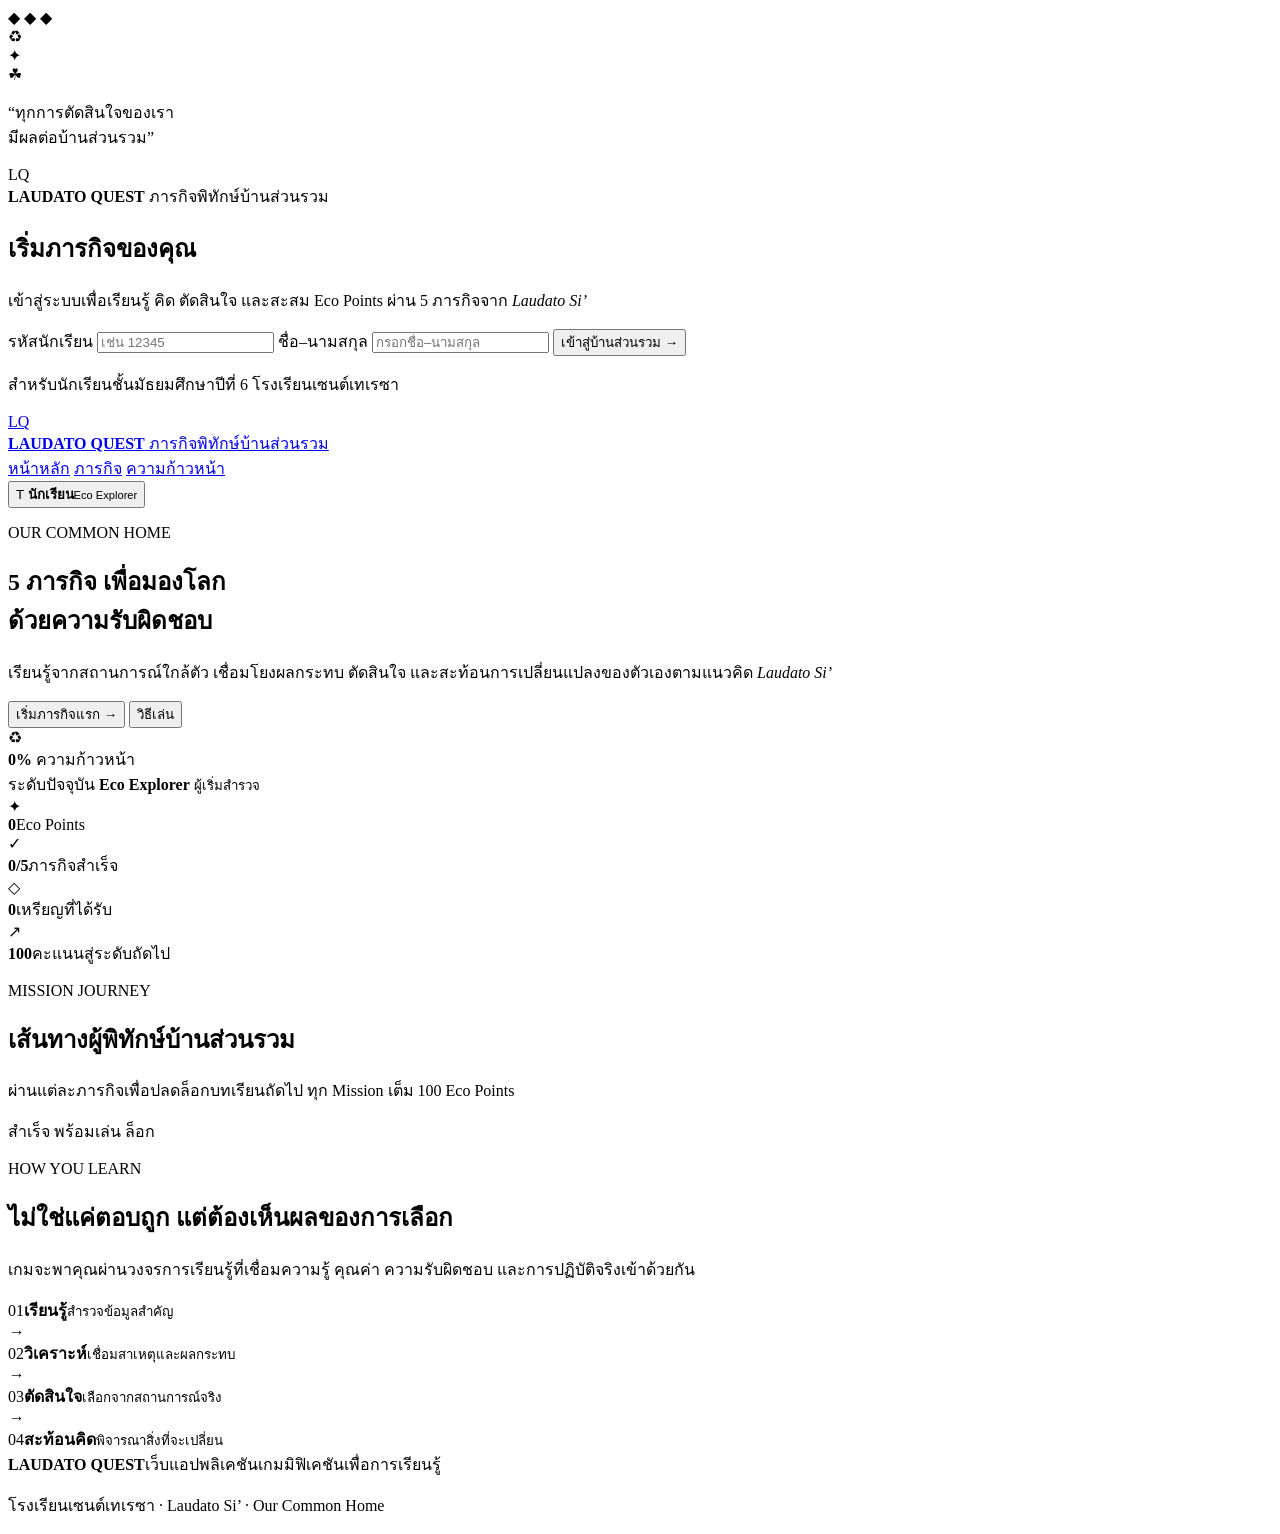
==== index.html @ 20e45601 "Build LAUDATO QUEST main web interface" ====
<!doctype html>
<html lang="th">
<head>
  <meta charset="utf-8" />
  <meta name="viewport" content="width=device-width, initial-scale=1" />
  <meta name="theme-color" content="#0b6b4f" />
  <meta name="description" content="LAUDATO QUEST เว็บแอปพลิเคชันเกมมิฟิเคชัน เรื่อง พระสมณสาส์น Laudato Si’" />
  <title>LAUDATO QUEST | ภารกิจพิทักษ์บ้านส่วนรวม</title>
  <link rel="preconnect" href="https://fonts.googleapis.com">
  <link rel="preconnect" href="https://fonts.gstatic.com" crossorigin>
  <link href="https://fonts.googleapis.com/css2?family=Kanit:wght@400;500;600;700&family=Sarabun:wght@400;500;600;700&display=swap" rel="stylesheet">
  <link rel="stylesheet" href="styles.css" />
</head>
<body>
  <div class="ambient ambient-one"></div>
  <div class="ambient ambient-two"></div>

  <section class="login-screen" id="loginScreen" aria-labelledby="loginTitle">
    <div class="login-visual" aria-hidden="true">
      <div class="planet-wrap">
        <div class="planet">
          <span class="leaf leaf-a">◆</span>
          <span class="leaf leaf-b">◆</span>
          <span class="leaf leaf-c">◆</span>
          <div class="planet-ring"></div>
        </div>
        <div class="orbit orbit-a"><span>♻</span></div>
        <div class="orbit orbit-b"><span>✦</span></div>
        <div class="orbit orbit-c"><span>☘</span></div>
      </div>
      <p class="visual-quote">“ทุกการตัดสินใจของเรา<br>มีผลต่อบ้านส่วนรวม”</p>
    </div>

    <div class="login-panel">
      <div class="brand brand-login">
        <div class="brand-mark">LQ</div>
        <div>
          <strong>LAUDATO QUEST</strong>
          <span>ภารกิจพิทักษ์บ้านส่วนรวม</span>
        </div>
      </div>

      <div class="login-copy">
        <h1 id="loginTitle">เริ่มภารกิจของคุณ</h1>
        <p>เข้าสู่ระบบเพื่อเรียนรู้ คิด ตัดสินใจ และสะสม Eco Points ผ่าน 5 ภารกิจจาก <em>Laudato Si’</em></p>
      </div>

      <form id="loginForm" class="login-form">
        <label>
          <span>รหัสนักเรียน</span>
          <input id="studentId" name="studentId" inputmode="numeric" autocomplete="username" placeholder="เช่น 12345" required />
        </label>
        <label>
          <span>ชื่อ–นามสกุล</span>
          <input id="studentName" name="studentName" autocomplete="name" placeholder="กรอกชื่อ–นามสกุล" required />
        </label>
        <button class="btn btn-primary btn-large" type="submit">เข้าสู่บ้านส่วนรวม <span>→</span></button>
      </form>
      <p class="login-note">สำหรับนักเรียนชั้นมัธยมศึกษาปีที่ 6 โรงเรียนเซนต์เทเรซา</p>
    </div>
  </section>

  <div class="app-shell is-hidden" id="appShell">
    <header class="topbar">
      <a class="brand" href="#home" aria-label="LAUDATO QUEST หน้าหลัก">
        <div class="brand-mark">LQ</div>
        <div>
          <strong>LAUDATO QUEST</strong>
          <span>ภารกิจพิทักษ์บ้านส่วนรวม</span>
        </div>
      </a>
      <nav class="nav-links" aria-label="เมนูหลัก">
        <a class="active" href="#home">หน้าหลัก</a>
        <a href="#missions">ภารกิจ</a>
        <a href="#progress">ความก้าวหน้า</a>
      </nav>
      <button class="profile-pill" id="profileButton" type="button" aria-label="ข้อมูลผู้เล่น">
        <span class="avatar" id="avatarInitial">T</span>
        <span class="profile-copy"><strong id="profileName">นักเรียน</strong><small id="profileLevel">Eco Explorer</small></span>
      </button>
    </header>

    <main>
      <section class="hero" id="home">
        <div class="hero-copy">
          <p class="section-label">OUR COMMON HOME</p>
          <h1>5 ภารกิจ เพื่อมองโลก<br><span>ด้วยความรับผิดชอบ</span></h1>
          <p class="hero-description">เรียนรู้จากสถานการณ์ใกล้ตัว เชื่อมโยงผลกระทบ ตัดสินใจ และสะท้อนการเปลี่ยนแปลงของตัวเองตามแนวคิด <em>Laudato Si’</em></p>
          <div class="hero-actions">
            <button class="btn btn-primary" id="continueButton" type="button">เริ่มภารกิจแรก <span>→</span></button>
            <button class="btn btn-ghost" id="howToPlayButton" type="button">วิธีเล่น</button>
          </div>
        </div>

        <div class="hero-dashboard" aria-label="สรุปความก้าวหน้าผู้เล่น">
          <div class="hero-orbit">
            <div class="mini-earth">♻</div>
            <span class="dot dot-1"></span><span class="dot dot-2"></span><span class="dot dot-3"></span>
          </div>
          <div class="progress-ring" id="progressRing" style="--progress:0">
            <div>
              <strong id="progressPercent">0%</strong>
              <span>ความก้าวหน้า</span>
            </div>
          </div>
          <div class="current-status">
            <span>ระดับปัจจุบัน</span>
            <strong id="heroLevel">Eco Explorer</strong>
            <small id="heroLevelThai">ผู้เริ่มสำรวจ</small>
          </div>
        </div>
      </section>

      <section class="stat-strip" id="progress">
        <article>
          <span class="stat-icon">✦</span>
          <div><strong id="ecoPoints">0</strong><span>Eco Points</span></div>
        </article>
        <article>
          <span class="stat-icon">✓</span>
          <div><strong id="completedCount">0/5</strong><span>ภารกิจสำเร็จ</span></div>
        </article>
        <article>
          <span class="stat-icon">◇</span>
          <div><strong id="badgeCount">0</strong><span>เหรียญที่ได้รับ</span></div>
        </article>
        <article>
          <span class="stat-icon">↗</span>
          <div><strong id="nextTarget">100</strong><span>คะแนนสู่ระดับถัดไป</span></div>
        </article>
      </section>

      <section class="mission-section" id="missions">
        <div class="section-heading">
          <div>
            <p class="section-label">MISSION JOURNEY</p>
            <h2>เส้นทางผู้พิทักษ์บ้านส่วนรวม</h2>
            <p>ผ่านแต่ละภารกิจเพื่อปลดล็อกบทเรียนถัดไป ทุก Mission เต็ม 100 Eco Points</p>
          </div>
          <div class="legend"><span class="legend-dot done"></span>สำเร็จ <span class="legend-dot open"></span>พร้อมเล่น <span class="legend-dot locked"></span>ล็อก</div>
        </div>

        <div class="journey" id="missionJourney"></div>
      </section>

      <section class="learning-section">
        <div class="learning-copy">
          <p class="section-label">HOW YOU LEARN</p>
          <h2>ไม่ใช่แค่ตอบถูก แต่ต้องเห็นผลของการเลือก</h2>
          <p>เกมจะพาคุณผ่านวงจรการเรียนรู้ที่เชื่อมความรู้ คุณค่า ความรับผิดชอบ และการปฏิบัติจริงเข้าด้วยกัน</p>
        </div>
        <div class="learning-flow" aria-label="วงจรการเรียนรู้">
          <div><span>01</span><strong>เรียนรู้</strong><small>สำรวจข้อมูลสำคัญ</small></div>
          <i>→</i>
          <div><span>02</span><strong>วิเคราะห์</strong><small>เชื่อมสาเหตุและผลกระทบ</small></div>
          <i>→</i>
          <div><span>03</span><strong>ตัดสินใจ</strong><small>เลือกจากสถานการณ์จริง</small></div>
          <i>→</i>
          <div><span>04</span><strong>สะท้อนคิด</strong><small>พิจารณาสิ่งที่จะเปลี่ยน</small></div>
        </div>
      </section>
    </main>

    <footer>
      <div class="footer-brand"><strong>LAUDATO QUEST</strong><span>เว็บแอปพลิเคชันเกมมิฟิเคชันเพื่อการเรียนรู้</span></div>
      <p>โรงเรียนเซนต์เทเรซา · Laudato Si’ · Our Common Home</p>
    </footer>
  </div>

  <dialog class="modal" id="missionModal">
    <div class="modal-shell">
      <button class="modal-close" id="missionClose" type="button" aria-label="ปิด">×</button>
      <div class="modal-progress"><span id="modalProgressBar"></span></div>
      <div id="missionModalContent"></div>
    </div>
  </dialog>

  <dialog class="modal compact" id="howToModal">
    <div class="modal-shell">
      <button class="modal-close" id="howToClose" type="button" aria-label="ปิด">×</button>
      <div class="howto-content">
        <p class="section-label">HOW TO PLAY</p>
        <h2>วิธีเล่น LAUDATO QUEST</h2>
        <ol>
          <li><span>1</span><div><strong>อ่าน Learning Card</strong><p>ทำความเข้าใจแนวคิดสำคัญของแต่ละ Mission</p></div></li>
          <li><span>2</span><div><strong>ตอบ Situation Challenge</strong><p>วิเคราะห์สถานการณ์และเลือกคำตอบที่เหมาะสม</p></div></li>
          <li><span>3</span><div><strong>อ่าน Impact Feedback</strong><p>ดูผลจากการตัดสินใจ ไม่ใช่แค่รู้ว่าถูกหรือผิด</p></div></li>
          <li><span>4</span><div><strong>ผ่านอย่างน้อย 60%</strong><p>รับ Badge และปลดล็อก Mission ถัดไป</p></div></li>
        </ol>
      </div>
    </div>
  </dialog>

  <div class="toast" id="toast" role="status" aria-live="polite"></div>

  <script src="app.js"></script>
</body>
</html>
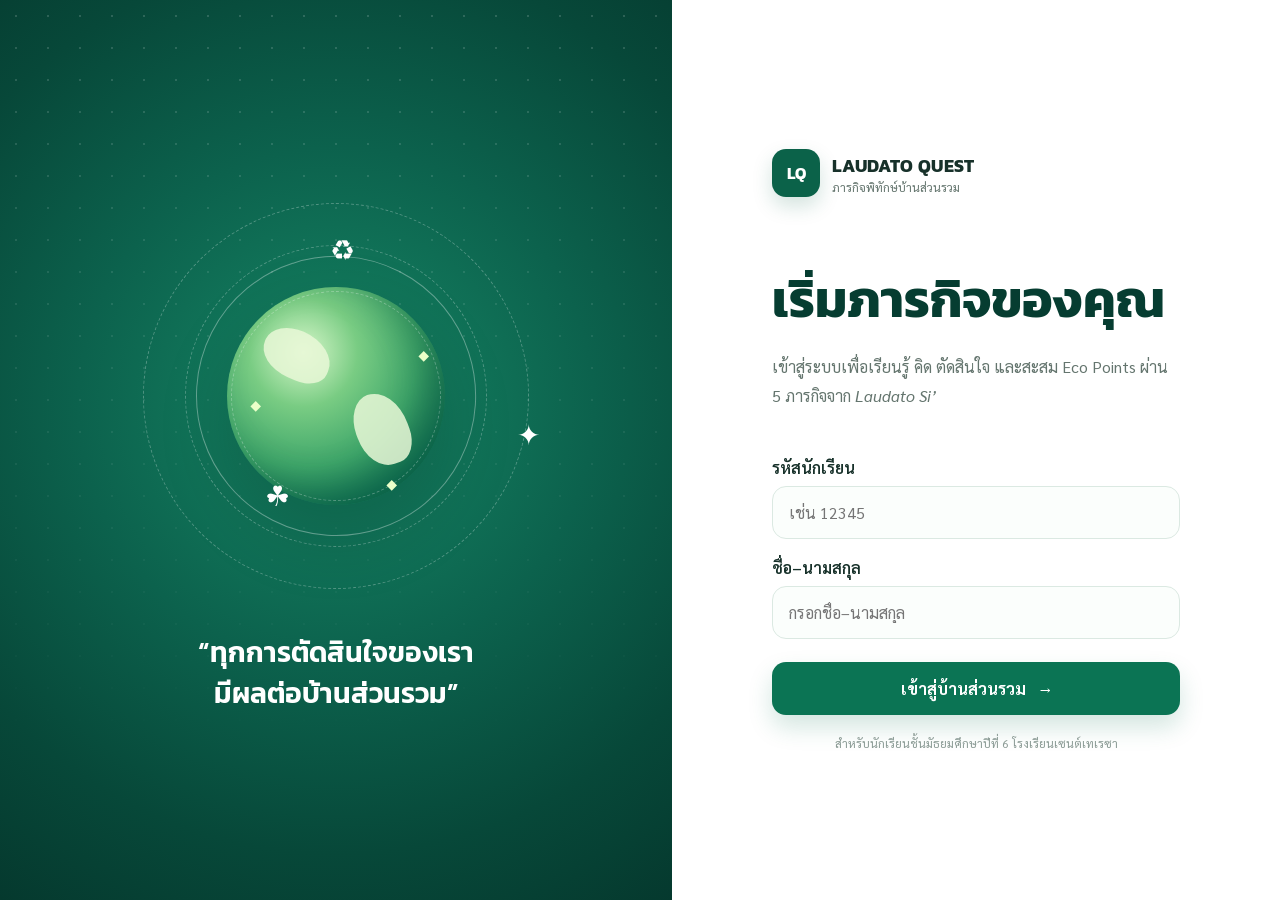
==== commit 56e9c565: "Add student logout button" ====
--- a/index.html
+++ b/index.html
@@ -10,6 +10,13 @@
   <link rel="preconnect" href="https://fonts.gstatic.com" crossorigin>
   <link href="https://fonts.googleapis.com/css2?family=Kanit:wght@400;500;600;700&family=Sarabun:wght@400;500;600;700&display=swap" rel="stylesheet">
   <link rel="stylesheet" href="styles.css" />
+  <style>
+    .account-actions{display:flex;align-items:center;gap:8px}
+    .logout-button{height:50px;border:1px solid #e6ece9;background:#fff;color:#7a4b45;border-radius:16px;padding:0 14px;display:flex;align-items:center;gap:7px;font-weight:700;transition:.2s}
+    .logout-button:hover{background:#fff4f1;border-color:#e9c6bd;color:#9a473a;transform:translateY(-1px)}
+    .logout-button svg{width:18px;height:18px;fill:none;stroke:currentColor;stroke-width:2;stroke-linecap:round;stroke-linejoin:round}
+    @media(max-width:760px){.logout-button{width:44px;height:44px;padding:0;justify-content:center;border-radius:13px}.logout-button .logout-text{display:none}.account-actions{gap:6px}.profile-pill{padding-right:8px}}
+  </style>
 </head>
 <body>
   <div class="ambient ambient-one"></div>
@@ -74,10 +81,16 @@
         <a href="#missions">ภารกิจ</a>
         <a href="#progress">ความก้าวหน้า</a>
       </nav>
-      <button class="profile-pill" id="profileButton" type="button" aria-label="ข้อมูลผู้เล่น">
-        <span class="avatar" id="avatarInitial">T</span>
-        <span class="profile-copy"><strong id="profileName">นักเรียน</strong><small id="profileLevel">Eco Explorer</small></span>
-      </button>
+      <div class="account-actions">
+        <button class="profile-pill" id="profileButton" type="button" aria-label="ข้อมูลผู้เล่น">
+          <span class="avatar" id="avatarInitial">T</span>
+          <span class="profile-copy"><strong id="profileName">นักเรียน</strong><small id="profileLevel">Eco Explorer</small></span>
+        </button>
+        <button class="logout-button" id="logoutButton" type="button" aria-label="ออกจากระบบ">
+          <svg viewBox="0 0 24 24" aria-hidden="true"><path d="M10 17l5-5-5-5"></path><path d="M15 12H3"></path><path d="M14 3h4a2 2 0 0 1 2 2v14a2 2 0 0 1-2 2h-4"></path></svg>
+          <span class="logout-text">ออกจากระบบ</span>
+        </button>
+      </div>
     </header>
 
     <main>
@@ -194,5 +207,17 @@
   <div class="toast" id="toast" role="status" aria-live="polite"></div>
 
   <script src="app.js"></script>
+  <script>
+    document.getElementById('logoutButton')?.addEventListener('click', function () {
+      const confirmed = window.confirm('ต้องการออกจากระบบใช่หรือไม่?\nความก้าวหน้าที่บันทึกในระบบจะไม่หาย');
+      if (!confirmed) return;
+      localStorage.removeItem('lqIdentity');
+      try {
+        if (document.getElementById('missionModal')?.open) document.getElementById('missionModal').close();
+        if (document.getElementById('howToModal')?.open) document.getElementById('howToModal').close();
+      } catch (_) {}
+      window.location.reload();
+    });
+  </script>
 </body>
 </html>
--- a/styles.css
+++ b/styles.css
@@ -0,0 +1,66 @@
+:root{
+  --green-950:#063d31;
+  --green-900:#0a4d3d;
+  --green-800:#0b6249;
+  --green-700:#0b7454;
+  --green-600:#13845f;
+  --green-500:#22a06b;
+  --mint-100:#e6f6ee;
+  --mint-50:#f4fbf7;
+  --gold:#d5a93e;
+  --ink:#17312a;
+  --muted:#64756e;
+  --line:#dbe9e2;
+  --white:#fff;
+  --shadow:0 24px 60px rgba(7,65,48,.12);
+}
+*{box-sizing:border-box}
+html{scroll-behavior:smooth}
+body{margin:0;font-family:"Sarabun",sans-serif;background:#f8fcfa;color:var(--ink);min-height:100vh;overflow-x:hidden}
+button,input{font:inherit}
+button{cursor:pointer}
+a{color:inherit;text-decoration:none}
+.is-hidden{display:none!important}
+.ambient{position:fixed;border-radius:50%;filter:blur(80px);pointer-events:none;z-index:-2;opacity:.46}
+.ambient-one{width:460px;height:460px;background:#d7f4e5;top:-180px;left:-120px}
+.ambient-two{width:420px;height:420px;background:#e6efd6;right:-180px;top:45vh}
+
+.login-screen{min-height:100vh;display:grid;grid-template-columns:1.05fr .95fr;background:var(--white)}
+.login-visual{position:relative;overflow:hidden;display:flex;flex-direction:column;align-items:center;justify-content:center;padding:48px;background:radial-gradient(circle at 50% 45%,#168765 0,#0c624d 43%,#074839 75%,#05392e 100%);color:white}
+.login-visual:before{content:"";position:absolute;inset:0;background-image:radial-gradient(rgba(255,255,255,.16) 1px,transparent 1px);background-size:32px 32px;mask-image:linear-gradient(to bottom,black,transparent 85%)}
+.planet-wrap{position:relative;width:min(420px,72vw);aspect-ratio:1;display:grid;place-items:center}
+.planet{position:relative;width:52%;aspect-ratio:1;border-radius:50%;background:radial-gradient(circle at 35% 30%,#d7f7ca,#79cc83 26%,#3ea66a 55%,#137958 76%,#0a5c46);box-shadow:inset -22px -16px 38px rgba(3,58,43,.3),0 30px 70px rgba(0,0,0,.18)}
+.planet:before,.planet:after{content:"";position:absolute;background:#e9f8d7;border-radius:50% 60% 42% 55%;opacity:.85;transform:rotate(24deg)}
+.planet:before{width:32%;height:22%;left:16%;top:20%}.planet:after{width:24%;height:34%;right:17%;bottom:18%;transform:rotate(-20deg)}
+.planet-ring{position:absolute;inset:-14%;border:1px solid rgba(255,255,255,.34);border-radius:50%;transform:rotate(-18deg)}
+.leaf{position:absolute;color:#eaffc8;font-size:20px}.leaf-a{left:9%;top:48%}.leaf-b{right:5%;top:25%}.leaf-c{right:20%;bottom:4%}
+.orbit{position:absolute;inset:14%;border:1px dashed rgba(255,255,255,.28);border-radius:50%;animation:spin 22s linear infinite}.orbit span{position:absolute;top:-16px;left:48%;font-size:28px}.orbit-b{inset:4%;animation-duration:31s;animation-direction:reverse}.orbit-b span{top:55%;left:auto;right:-12px}.orbit-c{inset:25%;animation-duration:17s}.orbit-c span{top:auto;bottom:-13px;left:16%}
+@keyframes spin{to{transform:rotate(360deg)}}
+.visual-quote{position:relative;text-align:center;font-family:"Kanit",sans-serif;font-size:clamp(22px,2.2vw,34px);font-weight:600;line-height:1.45;margin:26px 0 0}
+.login-panel{display:flex;flex-direction:column;justify-content:center;padding:clamp(34px,8vw,100px);max-width:700px}
+.brand{display:flex;align-items:center;gap:12px}.brand-mark{width:42px;height:42px;border-radius:14px;display:grid;place-items:center;background:var(--green-800);color:#fff;font-family:"Kanit";font-weight:700;box-shadow:0 9px 20px rgba(11,98,73,.18)}
+.brand strong{display:block;font-family:"Kanit";letter-spacing:.02em}.brand span{display:block;font-size:12px;color:var(--muted)}
+.brand-login{margin-bottom:64px}.brand-login .brand-mark{width:48px;height:48px}.brand-login strong{font-size:18px}
+.login-copy h1{font-family:"Kanit";font-size:clamp(34px,4vw,52px);margin:0 0 14px;color:var(--green-950)}
+.login-copy p{color:var(--muted);line-height:1.8;max-width:520px}
+.login-form{display:grid;gap:18px;margin-top:30px}.login-form label span{display:block;font-weight:600;margin-bottom:8px}.login-form input{width:100%;border:1px solid var(--line);background:#fbfefc;border-radius:14px;padding:15px 16px;outline:none;transition:.2s}.login-form input:focus{border-color:#59a988;box-shadow:0 0 0 4px rgba(34,160,107,.1)}
+.login-note{margin:20px 0 0;text-align:center;color:#8a9a94;font-size:12px}
+.btn{border:0;border-radius:14px;padding:13px 18px;font-weight:700;display:inline-flex;align-items:center;justify-content:center;gap:12px;transition:.2s}.btn:hover{transform:translateY(-1px)}.btn-primary{background:var(--green-700);color:#fff;box-shadow:0 12px 24px rgba(11,116,84,.18)}.btn-primary:hover{background:var(--green-800)}.btn-ghost{background:#edf7f2;color:var(--green-800)}.btn-large{padding:16px 20px;width:100%;margin-top:5px}
+
+.topbar{height:82px;background:rgba(255,255,255,.92);backdrop-filter:blur(16px);border-bottom:1px solid #ebf2ee;position:sticky;top:0;z-index:30;display:flex;align-items:center;justify-content:space-between;padding:0 max(28px,calc((100vw - 1180px)/2))}
+.nav-links{display:flex;align-items:center;gap:32px}.nav-links a{color:#65756f;font-size:14px;font-weight:600;position:relative}.nav-links a.active,.nav-links a:hover{color:var(--green-800)}.nav-links a.active:after{content:"";height:2px;background:var(--green-600);position:absolute;left:0;right:0;bottom:-10px}
+.profile-pill{border:1px solid #e4eee9;background:#fff;border-radius:16px;padding:7px 11px 7px 8px;display:flex;align-items:center;gap:9px}.avatar{width:34px;height:34px;border-radius:11px;background:var(--mint-100);display:grid;place-items:center;color:var(--green-800);font-weight:700}.profile-copy{text-align:left}.profile-copy strong{display:block;font-size:12px;max-width:130px;white-space:nowrap;overflow:hidden;text-overflow:ellipsis}.profile-copy small{display:block;color:var(--muted);font-size:10px;margin-top:2px}
+main{max-width:1180px;margin:auto;padding:0 28px}
+.hero{min-height:550px;display:grid;grid-template-columns:1.12fr .88fr;align-items:center;gap:70px;padding:72px 0 50px}.section-label{font:700 12px "Kanit";letter-spacing:.16em;color:var(--green-600);margin:0 0 14px}.hero h1{font-family:"Kanit";font-weight:700;font-size:clamp(42px,5.3vw,72px);line-height:1.08;margin:0;color:var(--green-950);letter-spacing:-.02em}.hero h1 span{color:var(--green-600)}.hero-description{font-size:17px;line-height:1.9;color:var(--muted);max-width:640px;margin:24px 0 30px}.hero-actions{display:flex;gap:12px;flex-wrap:wrap}.hero-dashboard{position:relative;min-height:410px;border-radius:36px;background:linear-gradient(150deg,#eaf8f1,#f6fbf5);border:1px solid #dceee5;box-shadow:var(--shadow);overflow:hidden;display:grid;place-items:center}.hero-dashboard:before{content:"";position:absolute;width:320px;height:320px;border-radius:50%;border:1px solid rgba(24,133,94,.13)}.hero-orbit{position:absolute;inset:0}.mini-earth{position:absolute;top:38px;right:46px;width:72px;height:72px;border-radius:50%;background:var(--green-800);color:#e7ffd4;display:grid;place-items:center;font-size:30px;box-shadow:0 16px 30px rgba(8,83,61,.18)}.dot{position:absolute;width:12px;height:12px;border-radius:50%;background:var(--gold)}.dot-1{left:14%;top:28%}.dot-2{right:17%;bottom:24%;background:#71bf8b}.dot-3{left:23%;bottom:12%;width:8px;height:8px;background:#aacd7c}
+.progress-ring{position:relative;width:185px;height:185px;border-radius:50%;display:grid;place-items:center;background:conic-gradient(var(--green-600) calc(var(--progress)*1%),#dcebe4 0);z-index:2}.progress-ring:before{content:"";position:absolute;inset:12px;background:#f6fbf8;border-radius:50%}.progress-ring div{position:relative;text-align:center}.progress-ring strong{display:block;font:700 40px "Kanit";color:var(--green-900)}.progress-ring span{font-size:12px;color:var(--muted)}.current-status{position:absolute;bottom:24px;left:24px;right:24px;background:#fff;border:1px solid #e5eee9;border-radius:17px;padding:14px 17px}.current-status span,.current-status small{display:block;color:var(--muted);font-size:11px}.current-status strong{display:block;font:600 17px "Kanit";color:var(--green-900);margin:2px 0}
+.stat-strip{display:grid;grid-template-columns:repeat(4,1fr);border:1px solid var(--line);border-radius:24px;background:#fff;overflow:hidden;box-shadow:0 12px 35px rgba(10,77,61,.05)}.stat-strip article{padding:22px 24px;display:flex;align-items:center;gap:14px;border-right:1px solid var(--line)}.stat-strip article:last-child{border-right:0}.stat-icon{width:42px;height:42px;border-radius:13px;background:var(--mint-100);color:var(--green-700);display:grid;place-items:center;font-size:18px}.stat-strip strong{display:block;font:700 21px "Kanit";color:var(--green-950)}.stat-strip article div span{display:block;font-size:11px;color:var(--muted)}
+.mission-section{padding:100px 0 80px}.section-heading{display:flex;justify-content:space-between;align-items:end;gap:30px;margin-bottom:45px}.section-heading h2,.learning-copy h2{font:700 clamp(28px,3.4vw,44px) "Kanit";color:var(--green-950);margin:0 0 10px}.section-heading p,.learning-copy p{color:var(--muted);margin:0;line-height:1.7}.legend{font-size:11px;color:var(--muted);white-space:nowrap}.legend-dot{display:inline-block;width:8px;height:8px;border-radius:50%;margin:0 5px 0 12px}.legend-dot.done{background:#20a56e}.legend-dot.open{background:var(--gold)}.legend-dot.locked{background:#bcc9c3}
+.journey{position:relative;display:grid;gap:18px}.journey:before{content:"";position:absolute;left:39px;top:42px;bottom:42px;width:2px;background:#dce9e2}.mission-card{position:relative;display:grid;grid-template-columns:80px 1fr auto;align-items:center;gap:22px;background:#fff;border:1px solid var(--line);border-radius:22px;padding:20px 22px;transition:.25s;box-shadow:0 8px 26px rgba(10,77,61,.04)}.mission-card:hover:not(.locked){transform:translateY(-2px);box-shadow:0 16px 36px rgba(10,77,61,.09);border-color:#bcdccf}.mission-number{position:relative;z-index:2;width:52px;height:52px;border-radius:17px;background:#edf5f1;color:var(--green-800);display:grid;place-items:center;font:700 18px "Kanit";border:5px solid #fff}.mission-card.available .mission-number{background:#fff4d9;color:#9a7212}.mission-card.completed .mission-number{background:var(--green-600);color:#fff}.mission-card.locked{opacity:.58;background:#f7faf8}.mission-copy h3{font:600 20px "Kanit";margin:0 0 5px;color:var(--green-950)}.mission-copy p{margin:0;color:var(--muted);font-size:13px}.mission-meta{display:flex;gap:12px;margin-top:10px;font-size:10px;color:#789087}.mission-meta span{background:#f2f8f5;border-radius:20px;padding:5px 9px}.mission-action{display:flex;align-items:center;gap:12px}.mission-action strong{font:700 14px "Kanit";color:var(--green-800)}.mission-action button{width:42px;height:42px;border:0;border-radius:14px;background:#eef7f3;color:var(--green-800);font-size:18px}.mission-card.available .mission-action button{background:var(--green-700);color:#fff}.mission-card.locked .mission-action button{cursor:not-allowed}
+.learning-section{display:grid;grid-template-columns:.75fr 1.25fr;gap:70px;align-items:center;padding:70px 0 110px;border-top:1px solid #e7f0eb}.learning-flow{display:grid;grid-template-columns:1fr auto 1fr auto 1fr auto 1fr;align-items:center}.learning-flow div{min-height:150px;padding:19px;background:#fff;border:1px solid var(--line);border-radius:20px}.learning-flow div span{font:600 12px "Kanit";color:var(--green-600)}.learning-flow strong{display:block;font:600 17px "Kanit";margin:24px 0 4px;color:var(--green-900)}.learning-flow small{color:var(--muted);line-height:1.5}.learning-flow i{font-style:normal;color:#a0b5ab;margin:0 6px}
+footer{border-top:1px solid #e8f0ec;padding:34px max(28px,calc((100vw - 1180px)/2));display:flex;align-items:center;justify-content:space-between;color:var(--muted);font-size:11px;background:#fff}.footer-brand strong{font:700 13px "Kanit";color:var(--green-900);display:block}.footer-brand span{font-size:10px}
+
+.modal{border:0;padding:0;background:transparent;width:min(720px,calc(100vw - 32px));max-height:90vh}.modal::backdrop{background:rgba(4,35,27,.65);backdrop-filter:blur(4px)}.modal-shell{position:relative;background:#fff;border-radius:28px;overflow:hidden;box-shadow:0 30px 80px rgba(0,0,0,.24)}.modal-close{position:absolute;right:16px;top:14px;z-index:5;width:38px;height:38px;border-radius:50%;border:0;background:rgba(255,255,255,.9);color:#4c645a;font-size:24px}.modal-progress{height:6px;background:#e8f0ec}.modal-progress span{display:block;height:100%;width:0;background:var(--green-600);transition:.3s}.mission-modal-body{padding:42px 42px 36px}.mission-modal-body .mission-kicker{font:700 11px "Kanit";letter-spacing:.14em;color:var(--green-600)}.mission-modal-body h2{font:700 31px "Kanit";color:var(--green-950);margin:8px 0}.mission-modal-body .lead{color:var(--muted);line-height:1.8}.learning-card-box{background:var(--mint-50);border:1px solid #dcefe5;border-radius:20px;padding:20px;margin:24px 0}.learning-card-box strong{font:600 17px "Kanit";color:var(--green-800)}.learning-card-box p{color:#526b61;line-height:1.8;margin-bottom:0}.question-box{margin-top:24px}.question-box h3{font:600 20px "Kanit";line-height:1.55}.option-list{display:grid;gap:10px}.option-btn{border:1px solid var(--line);background:#fff;border-radius:14px;padding:13px 15px;text-align:left;color:var(--ink);transition:.18s}.option-btn:hover{border-color:#83bda4;background:#f7fcf9}.option-btn.selected{border-color:var(--green-600);background:#edf9f3}.feedback-box{border-radius:16px;padding:16px 18px;margin:18px 0;line-height:1.7}.feedback-box.correct{background:#e7f7ef;color:#176543}.feedback-box.incorrect{background:#fff5dc;color:#80611b}.modal-actions{display:flex;justify-content:flex-end;gap:10px;margin-top:24px}.result-panel{text-align:center;padding:20px 4px}.result-medal{width:84px;height:84px;border-radius:50%;margin:0 auto 18px;background:linear-gradient(145deg,#f3cf6b,#bd8d27);display:grid;place-items:center;color:#fff;font-size:36px;box-shadow:0 18px 35px rgba(177,127,27,.24)}.result-panel h3{font:700 28px "Kanit";color:var(--green-950);margin:0}.result-score{font:700 40px "Kanit";color:var(--green-600);margin:12px 0 0}.result-panel p{color:var(--muted);line-height:1.7}.howto-content{padding:44px}.howto-content h2{font:700 30px "Kanit";color:var(--green-950)}.howto-content ol{padding:0;list-style:none;display:grid;gap:16px;margin:28px 0 0}.howto-content li{display:flex;gap:14px;align-items:flex-start}.howto-content li>span{flex:0 0 38px;width:38px;height:38px;border-radius:12px;background:var(--mint-100);color:var(--green-700);display:grid;place-items:center;font-weight:700}.howto-content li strong{font:600 16px "Kanit"}.howto-content li p{margin:2px 0;color:var(--muted);font-size:13px}
+.toast{position:fixed;right:22px;bottom:22px;background:var(--green-950);color:#fff;padding:13px 17px;border-radius:14px;box-shadow:var(--shadow);font-size:13px;opacity:0;transform:translateY(12px);pointer-events:none;transition:.25s;z-index:99}.toast.show{opacity:1;transform:translateY(0)}
+@media(max-width:900px){.login-screen{grid-template-columns:1fr}.login-visual{min-height:360px}.planet-wrap{width:270px}.visual-quote{font-size:23px}.login-panel{padding:42px 28px}.brand-login{margin-bottom:40px}.nav-links{display:none}.topbar{padding:0 20px}.hero{grid-template-columns:1fr;padding-top:50px;gap:36px}.hero-dashboard{min-height:340px}.stat-strip{grid-template-columns:1fr 1fr}.stat-strip article:nth-child(2){border-right:0}.stat-strip article:nth-child(-n+2){border-bottom:1px solid var(--line)}.section-heading{align-items:flex-start;flex-direction:column}.learning-section{grid-template-columns:1fr;gap:30px}.learning-flow{overflow-x:auto;padding-bottom:6px;grid-template-columns:150px 22px 150px 22px 150px 22px 150px}.mission-card{grid-template-columns:65px 1fr}.mission-action{grid-column:2}.journey:before{left:31px}footer{flex-direction:column;align-items:flex-start;gap:14px}}
+@media(max-width:560px){main{padding:0 18px}.topbar{height:72px;padding:0 14px}.brand span{display:none}.profile-copy{display:none}.hero{min-height:auto;padding:44px 0}.hero h1{font-size:42px}.hero-description{font-size:15px}.hero-actions .btn{width:100%}.hero-dashboard{min-height:320px;border-radius:26px}.stat-strip{grid-template-columns:1fr}.stat-strip article{border-right:0;border-bottom:1px solid var(--line)}.stat-strip article:last-child{border-bottom:0}.mission-section{padding-top:70px}.legend{white-space:normal;line-height:2}.mission-card{grid-template-columns:54px 1fr;padding:17px 15px;gap:13px}.mission-number{width:44px;height:44px;border-radius:14px}.mission-copy h3{font-size:17px}.mission-meta{flex-wrap:wrap}.journey:before{left:22px}.learning-section{padding-bottom:75px}.mission-modal-body,.howto-content{padding:38px 20px 26px}.modal-actions{flex-direction:column}.modal-actions .btn{width:100%}.login-visual{min-height:310px;padding:30px}.planet-wrap{width:220px}.visual-quote{font-size:19px}.login-copy h1{font-size:37px}footer{padding:28px 18px}}
+@media(prefers-reduced-motion:reduce){*{scroll-behavior:auto!important;animation:none!important;transition:none!important}}
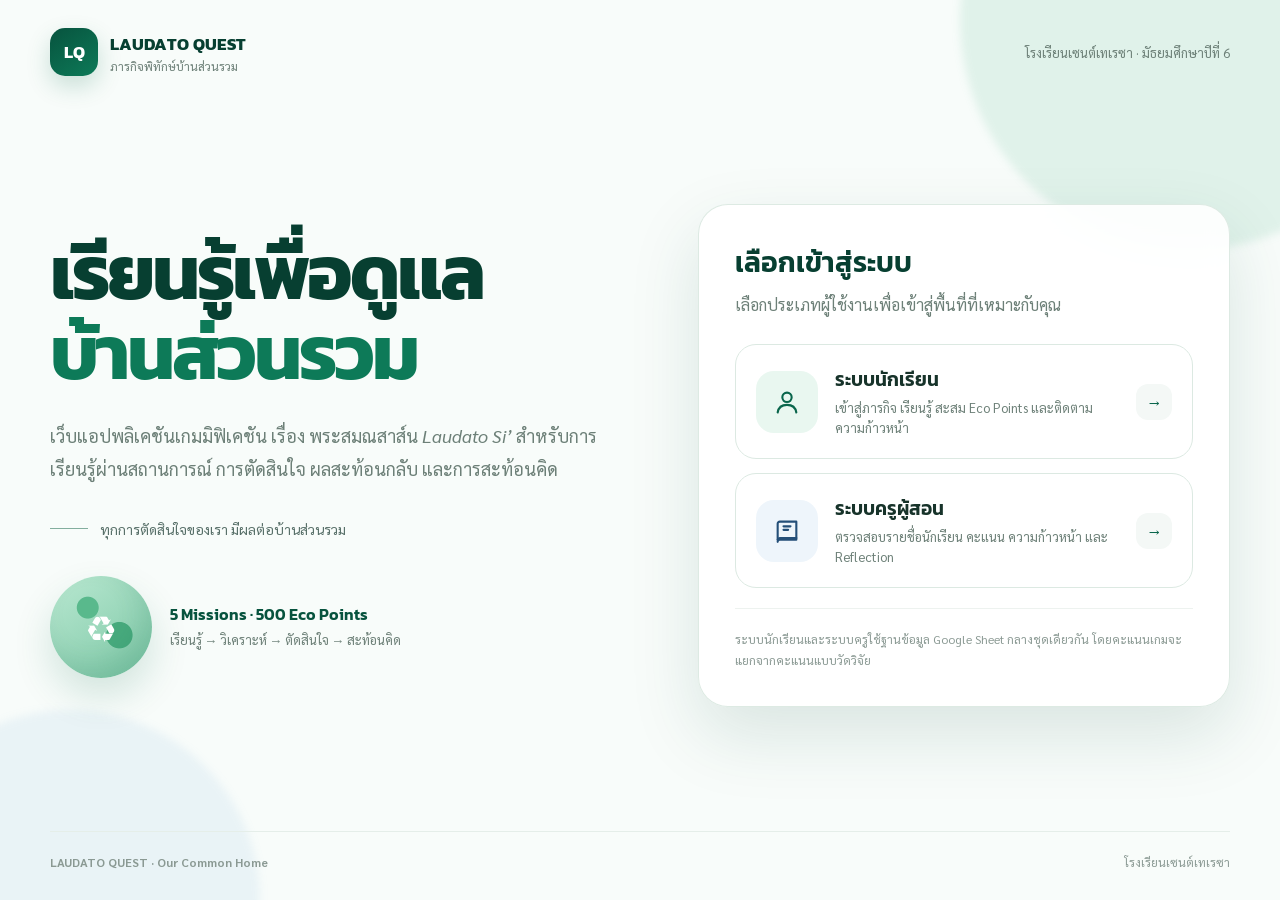
==== commit c7561da1: "Make central portal the main landing page" ====
--- a/index.html
+++ b/index.html
@@ -4,220 +4,79 @@
   <meta charset="utf-8" />
   <meta name="viewport" content="width=device-width, initial-scale=1" />
   <meta name="theme-color" content="#0b6b4f" />
-  <meta name="description" content="LAUDATO QUEST เว็บแอปพลิเคชันเกมมิฟิเคชัน เรื่อง พระสมณสาส์น Laudato Si’" />
-  <title>LAUDATO QUEST | ภารกิจพิทักษ์บ้านส่วนรวม</title>
+  <meta name="description" content="หน้าหลัก LAUDATO QUEST เลือกเข้าสู่ระบบนักเรียนหรือระบบครูผู้สอน" />
+  <title>LAUDATO QUEST | หน้าหลักระบบ</title>
   <link rel="preconnect" href="https://fonts.googleapis.com">
   <link rel="preconnect" href="https://fonts.gstatic.com" crossorigin>
   <link href="https://fonts.googleapis.com/css2?family=Kanit:wght@400;500;600;700&family=Sarabun:wght@400;500;600;700&display=swap" rel="stylesheet">
-  <link rel="stylesheet" href="styles.css" />
-  <style>
-    .account-actions{display:flex;align-items:center;gap:8px}
-    .logout-button{height:50px;border:1px solid #e6ece9;background:#fff;color:#7a4b45;border-radius:16px;padding:0 14px;display:flex;align-items:center;gap:7px;font-weight:700;transition:.2s}
-    .logout-button:hover{background:#fff4f1;border-color:#e9c6bd;color:#9a473a;transform:translateY(-1px)}
-    .logout-button svg{width:18px;height:18px;fill:none;stroke:currentColor;stroke-width:2;stroke-linecap:round;stroke-linejoin:round}
-    @media(max-width:760px){.logout-button{width:44px;height:44px;padding:0;justify-content:center;border-radius:13px}.logout-button .logout-text{display:none}.account-actions{gap:6px}.profile-pill{padding-right:8px}}
-  </style>
+  <link rel="stylesheet" href="portal.css" />
 </head>
 <body>
-  <div class="ambient ambient-one"></div>
-  <div class="ambient ambient-two"></div>
+  <div class="portal-shell">
+    <div class="bg-orb orb-one"></div>
+    <div class="bg-orb orb-two"></div>
 
-  <section class="login-screen" id="loginScreen" aria-labelledby="loginTitle">
-    <div class="login-visual" aria-hidden="true">
-      <div class="planet-wrap">
-        <div class="planet">
-          <span class="leaf leaf-a">◆</span>
-          <span class="leaf leaf-b">◆</span>
-          <span class="leaf leaf-c">◆</span>
-          <div class="planet-ring"></div>
-        </div>
-        <div class="orbit orbit-a"><span>♻</span></div>
-        <div class="orbit orbit-b"><span>✦</span></div>
-        <div class="orbit orbit-c"><span>☘</span></div>
-      </div>
-      <p class="visual-quote">“ทุกการตัดสินใจของเรา<br>มีผลต่อบ้านส่วนรวม”</p>
-    </div>
-
-    <div class="login-panel">
-      <div class="brand brand-login">
-        <div class="brand-mark">LQ</div>
-        <div>
+    <header class="portal-header">
+      <a class="brand" href="index.html" aria-label="LAUDATO QUEST หน้าหลัก">
+        <span class="brand-mark">LQ</span>
+        <span class="brand-copy">
           <strong>LAUDATO QUEST</strong>
           <span>ภารกิจพิทักษ์บ้านส่วนรวม</span>
-        </div>
-      </div>
-
-      <div class="login-copy">
-        <h1 id="loginTitle">เริ่มภารกิจของคุณ</h1>
-        <p>เข้าสู่ระบบเพื่อเรียนรู้ คิด ตัดสินใจ และสะสม Eco Points ผ่าน 5 ภารกิจจาก <em>Laudato Si’</em></p>
-      </div>
-
-      <form id="loginForm" class="login-form">
-        <label>
-          <span>รหัสนักเรียน</span>
-          <input id="studentId" name="studentId" inputmode="numeric" autocomplete="username" placeholder="เช่น 12345" required />
-        </label>
-        <label>
-          <span>ชื่อ–นามสกุล</span>
-          <input id="studentName" name="studentName" autocomplete="name" placeholder="กรอกชื่อ–นามสกุล" required />
-        </label>
-        <button class="btn btn-primary btn-large" type="submit">เข้าสู่บ้านส่วนรวม <span>→</span></button>
-      </form>
-      <p class="login-note">สำหรับนักเรียนชั้นมัธยมศึกษาปีที่ 6 โรงเรียนเซนต์เทเรซา</p>
-    </div>
-  </section>
-
-  <div class="app-shell is-hidden" id="appShell">
-    <header class="topbar">
-      <a class="brand" href="#home" aria-label="LAUDATO QUEST หน้าหลัก">
-        <div class="brand-mark">LQ</div>
-        <div>
-          <strong>LAUDATO QUEST</strong>
-          <span>ภารกิจพิทักษ์บ้านส่วนรวม</span>
-        </div>
+        </span>
       </a>
-      <nav class="nav-links" aria-label="เมนูหลัก">
-        <a class="active" href="#home">หน้าหลัก</a>
-        <a href="#missions">ภารกิจ</a>
-        <a href="#progress">ความก้าวหน้า</a>
-      </nav>
-      <div class="account-actions">
-        <button class="profile-pill" id="profileButton" type="button" aria-label="ข้อมูลผู้เล่น">
-          <span class="avatar" id="avatarInitial">T</span>
-          <span class="profile-copy"><strong id="profileName">นักเรียน</strong><small id="profileLevel">Eco Explorer</small></span>
-        </button>
-        <button class="logout-button" id="logoutButton" type="button" aria-label="ออกจากระบบ">
-          <svg viewBox="0 0 24 24" aria-hidden="true"><path d="M10 17l5-5-5-5"></path><path d="M15 12H3"></path><path d="M14 3h4a2 2 0 0 1 2 2v14a2 2 0 0 1-2 2h-4"></path></svg>
-          <span class="logout-text">ออกจากระบบ</span>
-        </button>
-      </div>
+      <div class="school-label">โรงเรียนเซนต์เทเรซา · มัธยมศึกษาปีที่ 6</div>
     </header>
 
-    <main>
-      <section class="hero" id="home">
-        <div class="hero-copy">
-          <p class="section-label">OUR COMMON HOME</p>
-          <h1>5 ภารกิจ เพื่อมองโลก<br><span>ด้วยความรับผิดชอบ</span></h1>
-          <p class="hero-description">เรียนรู้จากสถานการณ์ใกล้ตัว เชื่อมโยงผลกระทบ ตัดสินใจ และสะท้อนการเปลี่ยนแปลงของตัวเองตามแนวคิด <em>Laudato Si’</em></p>
-          <div class="hero-actions">
-            <button class="btn btn-primary" id="continueButton" type="button">เริ่มภารกิจแรก <span>→</span></button>
-            <button class="btn btn-ghost" id="howToPlayButton" type="button">วิธีเล่น</button>
-          </div>
-        </div>
-
-        <div class="hero-dashboard" aria-label="สรุปความก้าวหน้าผู้เล่น">
-          <div class="hero-orbit">
-            <div class="mini-earth">♻</div>
-            <span class="dot dot-1"></span><span class="dot dot-2"></span><span class="dot dot-3"></span>
-          </div>
-          <div class="progress-ring" id="progressRing" style="--progress:0">
-            <div>
-              <strong id="progressPercent">0%</strong>
-              <span>ความก้าวหน้า</span>
-            </div>
-          </div>
-          <div class="current-status">
-            <span>ระดับปัจจุบัน</span>
-            <strong id="heroLevel">Eco Explorer</strong>
-            <small id="heroLevelThai">ผู้เริ่มสำรวจ</small>
+    <main class="portal-main">
+      <section class="hero-copy">
+        <h1>เรียนรู้เพื่อดูแล<br><span>บ้านส่วนรวม</span></h1>
+        <p>เว็บแอปพลิเคชันเกมมิฟิเคชัน เรื่อง พระสมณสาส์น <em>Laudato Si’</em> สำหรับการเรียนรู้ผ่านสถานการณ์ การตัดสินใจ ผลสะท้อนกลับ และการสะท้อนคิด</p>
+        <div class="quote">ทุกการตัดสินใจของเรา มีผลต่อบ้านส่วนรวม</div>
+        <div class="portal-visual" aria-hidden="true">
+          <div class="earth">♻</div>
+          <div class="visual-copy">
+            <strong>5 Missions · 500 Eco Points</strong>
+            <span>เรียนรู้ → วิเคราะห์ → ตัดสินใจ → สะท้อนคิด</span>
           </div>
         </div>
       </section>
 
-      <section class="stat-strip" id="progress">
-        <article>
-          <span class="stat-icon">✦</span>
-          <div><strong id="ecoPoints">0</strong><span>Eco Points</span></div>
-        </article>
-        <article>
-          <span class="stat-icon">✓</span>
-          <div><strong id="completedCount">0/5</strong><span>ภารกิจสำเร็จ</span></div>
-        </article>
-        <article>
-          <span class="stat-icon">◇</span>
-          <div><strong id="badgeCount">0</strong><span>เหรียญที่ได้รับ</span></div>
-        </article>
-        <article>
-          <span class="stat-icon">↗</span>
-          <div><strong id="nextTarget">100</strong><span>คะแนนสู่ระดับถัดไป</span></div>
-        </article>
-      </section>
+      <section class="entry-panel" aria-labelledby="entryTitle">
+        <h2 id="entryTitle">เลือกเข้าสู่ระบบ</h2>
+        <p>เลือกประเภทผู้ใช้งานเพื่อเข้าสู่พื้นที่ที่เหมาะกับคุณ</p>
 
-      <section class="mission-section" id="missions">
-        <div class="section-heading">
-          <div>
-            <p class="section-label">MISSION JOURNEY</p>
-            <h2>เส้นทางผู้พิทักษ์บ้านส่วนรวม</h2>
-            <p>ผ่านแต่ละภารกิจเพื่อปลดล็อกบทเรียนถัดไป ทุก Mission เต็ม 100 Eco Points</p>
-          </div>
-          <div class="legend"><span class="legend-dot done"></span>สำเร็จ <span class="legend-dot open"></span>พร้อมเล่น <span class="legend-dot locked"></span>ล็อก</div>
+        <div class="entry-list">
+          <a class="entry-card student" href="student.html">
+            <span class="entry-icon" aria-hidden="true">
+              <svg viewBox="0 0 24 24"><circle cx="12" cy="8" r="4"></circle><path d="M4 21c.7-4.3 3.3-6.5 8-6.5s7.3 2.2 8 6.5"></path></svg>
+            </span>
+            <span class="entry-copy">
+              <strong>ระบบนักเรียน</strong>
+              <span>เข้าสู่ภารกิจ เรียนรู้ สะสม Eco Points และติดตามความก้าวหน้า</span>
+            </span>
+            <span class="entry-arrow" aria-hidden="true">→</span>
+          </a>
+
+          <a class="entry-card teacher" href="teacher.html">
+            <span class="entry-icon" aria-hidden="true">
+              <svg viewBox="0 0 24 24"><path d="M4 19.5V5.8A1.8 1.8 0 0 1 5.8 4H20v15.5H5.8A1.8 1.8 0 0 0 4 21.3"></path><path d="M4 19.5A1.8 1.8 0 0 1 5.8 18H20"></path><path d="M9 8h6"></path><path d="M9 11h4"></path></svg>
+            </span>
+            <span class="entry-copy">
+              <strong>ระบบครูผู้สอน</strong>
+              <span>ตรวจสอบรายชื่อนักเรียน คะแนน ความก้าวหน้า และ Reflection</span>
+            </span>
+            <span class="entry-arrow" aria-hidden="true">→</span>
+          </a>
         </div>
 
-        <div class="journey" id="missionJourney"></div>
-      </section>
-
-      <section class="learning-section">
-        <div class="learning-copy">
-          <p class="section-label">HOW YOU LEARN</p>
-          <h2>ไม่ใช่แค่ตอบถูก แต่ต้องเห็นผลของการเลือก</h2>
-          <p>เกมจะพาคุณผ่านวงจรการเรียนรู้ที่เชื่อมความรู้ คุณค่า ความรับผิดชอบ และการปฏิบัติจริงเข้าด้วยกัน</p>
-        </div>
-        <div class="learning-flow" aria-label="วงจรการเรียนรู้">
-          <div><span>01</span><strong>เรียนรู้</strong><small>สำรวจข้อมูลสำคัญ</small></div>
-          <i>→</i>
-          <div><span>02</span><strong>วิเคราะห์</strong><small>เชื่อมสาเหตุและผลกระทบ</small></div>
-          <i>→</i>
-          <div><span>03</span><strong>ตัดสินใจ</strong><small>เลือกจากสถานการณ์จริง</small></div>
-          <i>→</i>
-          <div><span>04</span><strong>สะท้อนคิด</strong><small>พิจารณาสิ่งที่จะเปลี่ยน</small></div>
-        </div>
+        <div class="portal-note">ระบบนักเรียนและระบบครูใช้ฐานข้อมูล Google Sheet กลางชุดเดียวกัน โดยคะแนนเกมจะแยกจากคะแนนแบบวัดวิจัย</div>
       </section>
     </main>
 
-    <footer>
-      <div class="footer-brand"><strong>LAUDATO QUEST</strong><span>เว็บแอปพลิเคชันเกมมิฟิเคชันเพื่อการเรียนรู้</span></div>
-      <p>โรงเรียนเซนต์เทเรซา · Laudato Si’ · Our Common Home</p>
+    <footer class="portal-footer">
+      <strong>LAUDATO QUEST · Our Common Home</strong>
+      <span>โรงเรียนเซนต์เทเรซา</span>
     </footer>
   </div>
-
-  <dialog class="modal" id="missionModal">
-    <div class="modal-shell">
-      <button class="modal-close" id="missionClose" type="button" aria-label="ปิด">×</button>
-      <div class="modal-progress"><span id="modalProgressBar"></span></div>
-      <div id="missionModalContent"></div>
-    </div>
-  </dialog>
-
-  <dialog class="modal compact" id="howToModal">
-    <div class="modal-shell">
-      <button class="modal-close" id="howToClose" type="button" aria-label="ปิด">×</button>
-      <div class="howto-content">
-        <p class="section-label">HOW TO PLAY</p>
-        <h2>วิธีเล่น LAUDATO QUEST</h2>
-        <ol>
-          <li><span>1</span><div><strong>อ่าน Learning Card</strong><p>ทำความเข้าใจแนวคิดสำคัญของแต่ละ Mission</p></div></li>
-          <li><span>2</span><div><strong>ตอบ Situation Challenge</strong><p>วิเคราะห์สถานการณ์และเลือกคำตอบที่เหมาะสม</p></div></li>
-          <li><span>3</span><div><strong>อ่าน Impact Feedback</strong><p>ดูผลจากการตัดสินใจ ไม่ใช่แค่รู้ว่าถูกหรือผิด</p></div></li>
-          <li><span>4</span><div><strong>ผ่านอย่างน้อย 60%</strong><p>รับ Badge และปลดล็อก Mission ถัดไป</p></div></li>
-        </ol>
-      </div>
-    </div>
-  </dialog>
-
-  <div class="toast" id="toast" role="status" aria-live="polite"></div>
-
-  <script src="app.js"></script>
-  <script>
-    document.getElementById('logoutButton')?.addEventListener('click', function () {
-      const confirmed = window.confirm('ต้องการออกจากระบบใช่หรือไม่?\nความก้าวหน้าที่บันทึกในระบบจะไม่หาย');
-      if (!confirmed) return;
-      localStorage.removeItem('lqIdentity');
-      try {
-        if (document.getElementById('missionModal')?.open) document.getElementById('missionModal').close();
-        if (document.getElementById('howToModal')?.open) document.getElementById('howToModal').close();
-      } catch (_) {}
-      window.location.reload();
-    });
-  </script>
 </body>
 </html>
--- a/portal.css
+++ b/portal.css
@@ -0,0 +1,45 @@
+:root{
+  --green-950:#073f31;
+  --green-900:#07533e;
+  --green-800:#0a664c;
+  --green-700:#0d7a58;
+  --green-100:#dff2e9;
+  --mint-50:#f4fbf7;
+  --mint-100:#e9f7f0;
+  --ink:#17332a;
+  --muted:#6d8078;
+  --line:#dce9e2;
+  --surface:#ffffff;
+  --teacher:#244f78;
+  --teacher-soft:#eef5fb;
+  --shadow:0 28px 70px rgba(17,80,59,.13);
+}
+*{box-sizing:border-box}
+html{scroll-behavior:smooth}
+body{margin:0;min-height:100vh;font-family:"Sarabun",sans-serif;color:var(--ink);background:#f8fcfa;overflow-x:hidden}
+a{text-decoration:none;color:inherit}
+button,a{font-family:inherit}
+.portal-shell{min-height:100vh;position:relative;display:flex;flex-direction:column;isolation:isolate}
+.bg-orb{position:fixed;border-radius:999px;filter:blur(4px);z-index:-2;pointer-events:none}
+.orb-one{width:460px;height:460px;background:rgba(57,170,120,.12);top:-210px;right:-140px}
+.orb-two{width:380px;height:380px;background:rgba(88,150,205,.09);bottom:-190px;left:-120px}
+.portal-header{width:min(1180px,calc(100% - 40px));margin:0 auto;padding:28px 0;display:flex;justify-content:space-between;align-items:center;gap:18px}
+.brand{display:flex;align-items:center;gap:12px}.brand-mark{width:48px;height:48px;border-radius:15px;background:linear-gradient(145deg,var(--green-900),var(--green-700));display:grid;place-items:center;color:#fff;font:700 17px "Kanit";box-shadow:0 10px 24px rgba(8,103,75,.2)}
+.brand-copy strong,.brand-copy span{display:block}.brand-copy strong{font:700 17px "Kanit";letter-spacing:.02em;color:var(--green-950)}.brand-copy span{font-size:12px;color:var(--muted);margin-top:1px}
+.school-label{font-size:13px;color:var(--muted);text-align:right}
+.portal-main{width:min(1180px,calc(100% - 40px));margin:auto;display:grid;grid-template-columns:minmax(0,1fr) minmax(500px,.92fr);align-items:center;gap:70px;padding:48px 0 72px}
+.hero-copy h1{font:700 clamp(44px,6vw,76px)/1.05 "Kanit";letter-spacing:-.04em;margin:0;color:var(--green-950)}.hero-copy h1 span{color:var(--green-700)}
+.hero-copy>p{font-size:18px;line-height:1.85;color:var(--muted);max-width:650px;margin:26px 0 0}
+.quote{display:flex;align-items:center;gap:12px;margin-top:34px;color:#587069;font-size:14px}.quote::before{content:"";width:38px;height:1px;background:#83ae9e}
+.portal-visual{margin-top:38px;display:flex;align-items:center;gap:18px}.earth{width:102px;height:102px;border-radius:50%;display:grid;place-items:center;background:radial-gradient(circle at 37% 31%,#59b98c 0 11%,transparent 12%),radial-gradient(circle at 68% 58%,#47aa7d 0 14%,transparent 15%),linear-gradient(145deg,#b9e8d1,#7cc7a5);color:#fff;font-size:36px;box-shadow:inset -10px -13px 25px rgba(5,92,65,.12),0 18px 38px rgba(11,105,77,.16)}
+.visual-copy strong,.visual-copy span{display:block}.visual-copy strong{font:600 16px "Kanit";color:var(--green-900)}.visual-copy span{color:var(--muted);font-size:13px;margin-top:4px;line-height:1.6}
+.entry-panel{background:rgba(255,255,255,.9);border:1px solid rgba(220,233,226,.95);border-radius:30px;padding:36px;box-shadow:var(--shadow);backdrop-filter:blur(12px)}
+.entry-panel h2{font:600 28px "Kanit";margin:0;color:var(--green-950)}.entry-panel>p{margin:8px 0 26px;color:var(--muted);line-height:1.7}
+.entry-list{display:grid;gap:14px}.entry-card{position:relative;display:grid;grid-template-columns:62px 1fr auto;align-items:center;gap:17px;padding:20px;border:1px solid var(--line);border-radius:21px;background:#fff;transition:.2s ease;overflow:hidden}.entry-card::after{content:"";position:absolute;inset:0 auto 0 0;width:4px;background:transparent;transition:.2s}.entry-card:hover{transform:translateY(-2px);box-shadow:0 16px 32px rgba(34,83,65,.09);border-color:#b9d9ca}.entry-card:hover::after{background:var(--green-700)}
+.entry-card.teacher:hover{border-color:#c5d8e8}.entry-card.teacher:hover::after{background:var(--teacher)}
+.entry-icon{width:62px;height:62px;border-radius:18px;display:grid;place-items:center;background:var(--mint-100);color:var(--green-800)}.entry-icon svg{width:28px;height:28px;fill:none;stroke:currentColor;stroke-width:1.8;stroke-linecap:round;stroke-linejoin:round}.teacher .entry-icon{background:var(--teacher-soft);color:var(--teacher)}
+.entry-copy strong,.entry-copy span{display:block}.entry-copy strong{font:600 19px "Kanit";color:var(--ink)}.entry-copy span{font-size:13px;color:var(--muted);line-height:1.55;margin-top:4px}.entry-arrow{width:36px;height:36px;border-radius:12px;background:#f4f8f6;color:var(--green-800);display:grid;place-items:center;font-weight:700;transition:.2s}.entry-card:hover .entry-arrow{background:var(--green-800);color:#fff;transform:translateX(2px)}.teacher:hover .entry-arrow{background:var(--teacher)}
+.portal-note{margin-top:20px;padding-top:20px;border-top:1px solid #edf2ef;font-size:12px;color:#8a9993;line-height:1.7}
+.portal-footer{width:min(1180px,calc(100% - 40px));margin:0 auto;padding:22px 0 30px;border-top:1px solid #e5eee9;display:flex;justify-content:space-between;gap:20px;color:#8a9993;font-size:12px}
+@media(max-width:960px){.portal-main{grid-template-columns:1fr;gap:44px;padding-top:28px}.hero-copy{text-align:center}.hero-copy>p{margin-left:auto;margin-right:auto}.quote{justify-content:center}.portal-visual{justify-content:center}.entry-panel{max-width:650px;width:100%;margin:0 auto}}
+@media(max-width:640px){.portal-header{width:min(100% - 28px,1180px);padding:20px 0}.school-label{display:none}.portal-main{width:min(100% - 28px,1180px);padding:24px 0 48px}.hero-copy h1{font-size:42px}.hero-copy>p{font-size:16px;margin-top:20px}.portal-visual{margin-top:27px}.earth{width:82px;height:82px}.entry-panel{padding:22px;border-radius:24px}.entry-panel h2{font-size:24px}.entry-card{grid-template-columns:52px 1fr auto;padding:16px;gap:13px}.entry-icon{width:52px;height:52px;border-radius:15px}.entry-copy strong{font-size:17px}.entry-copy span{font-size:12px}.portal-footer{width:min(100% - 28px,1180px);display:block;text-align:center}.portal-footer span{display:block;margin-top:5px}}
